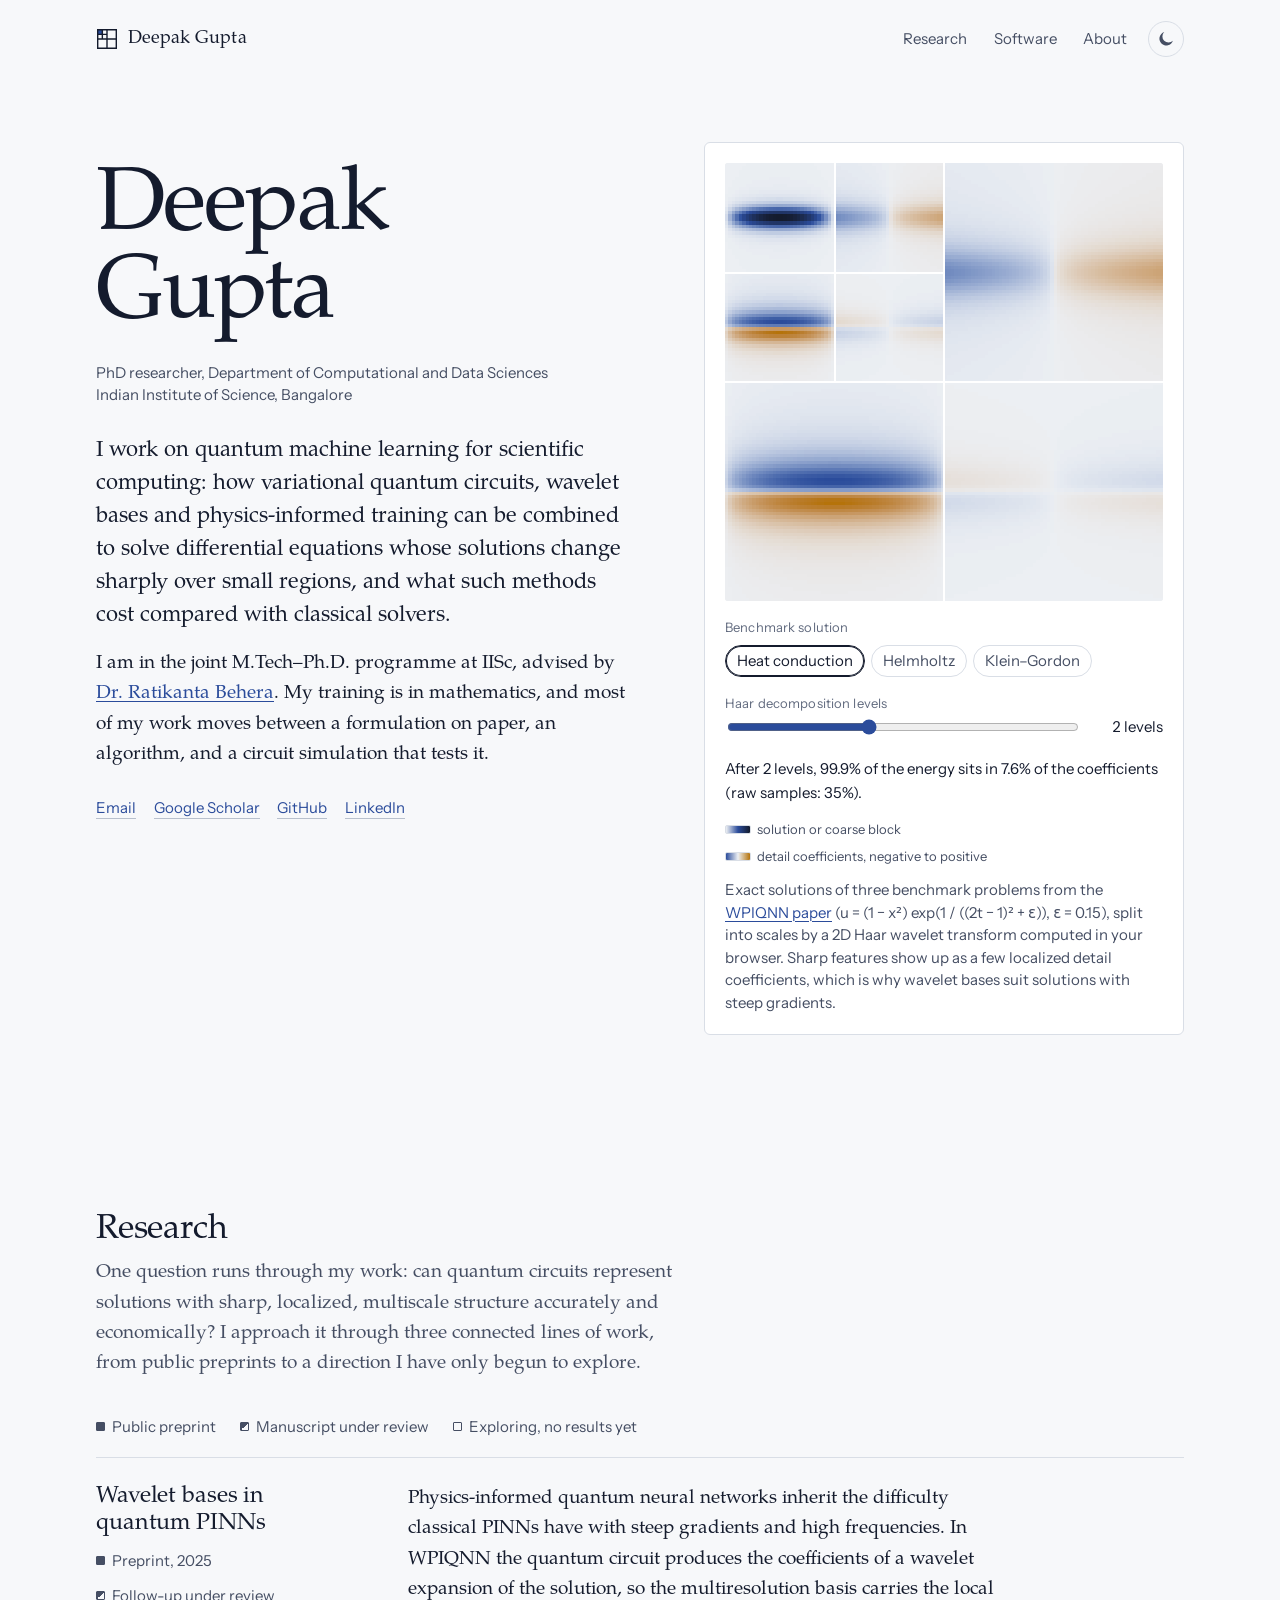
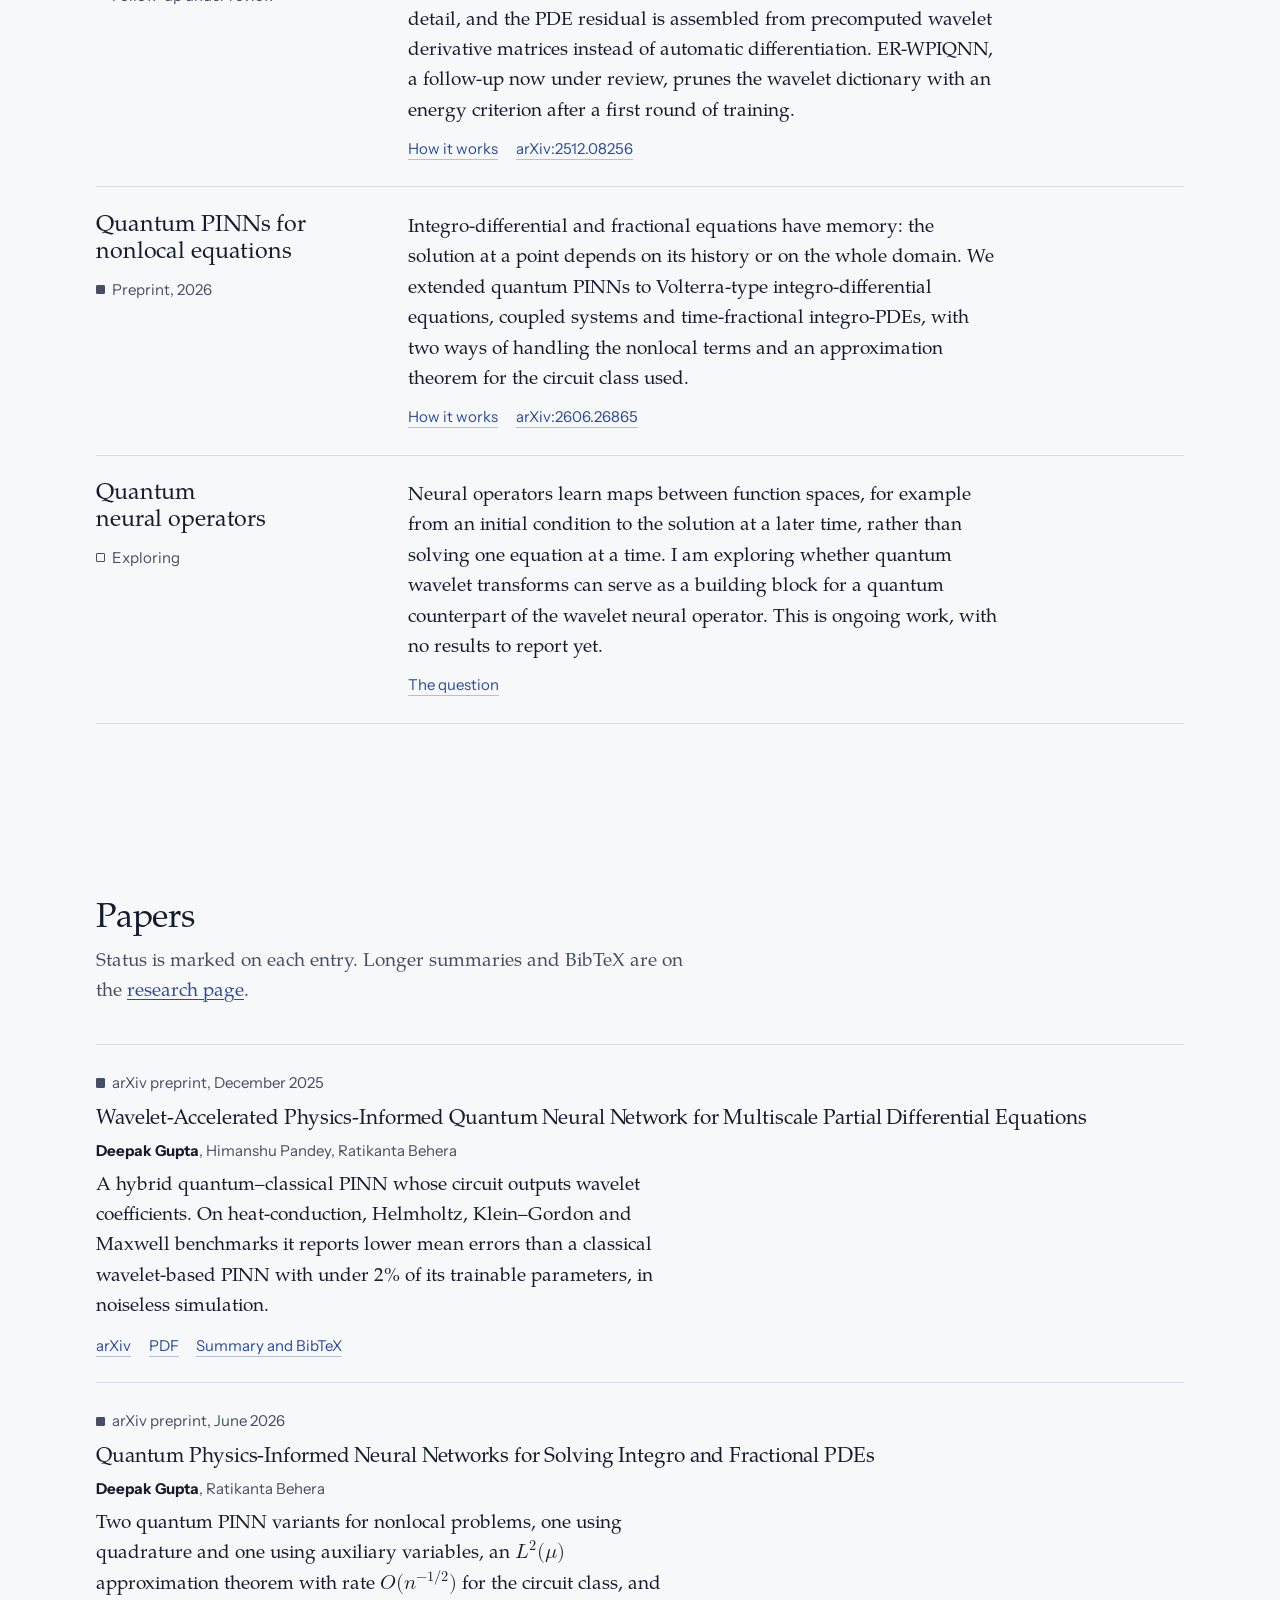
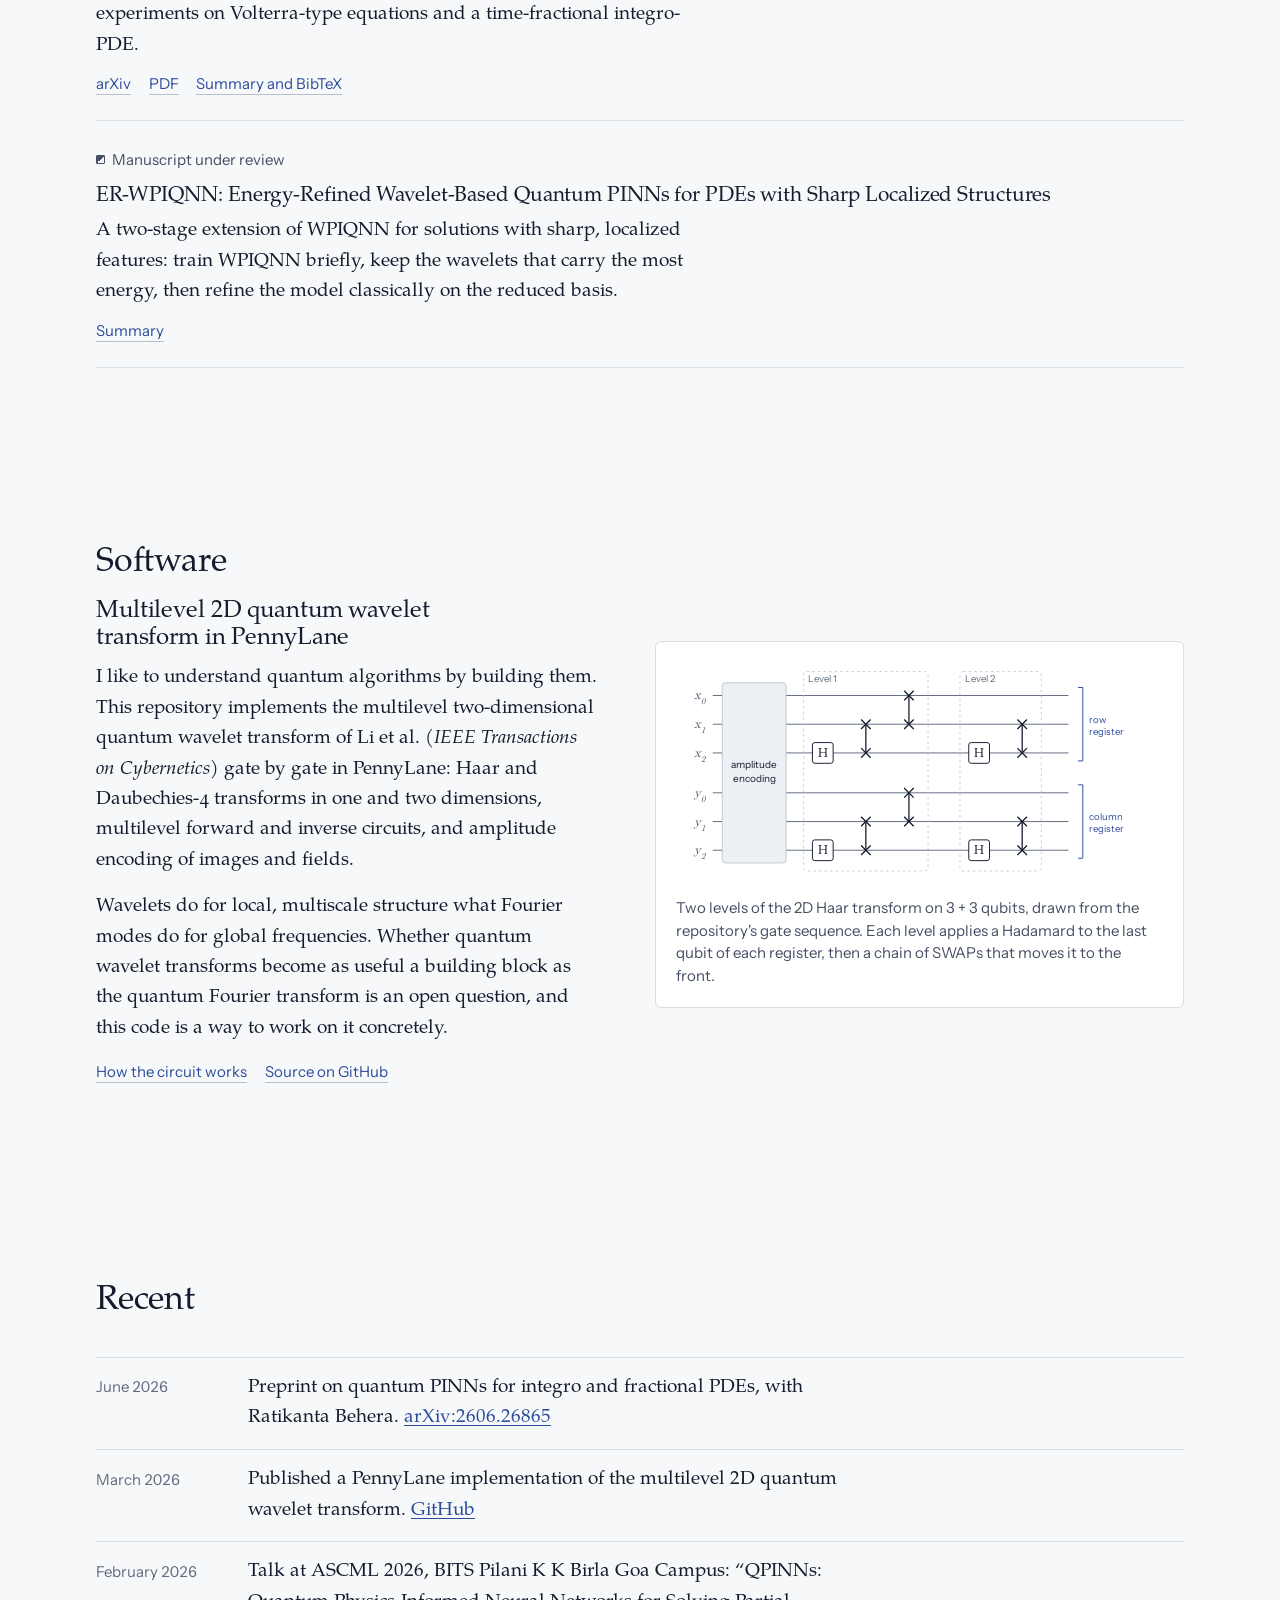
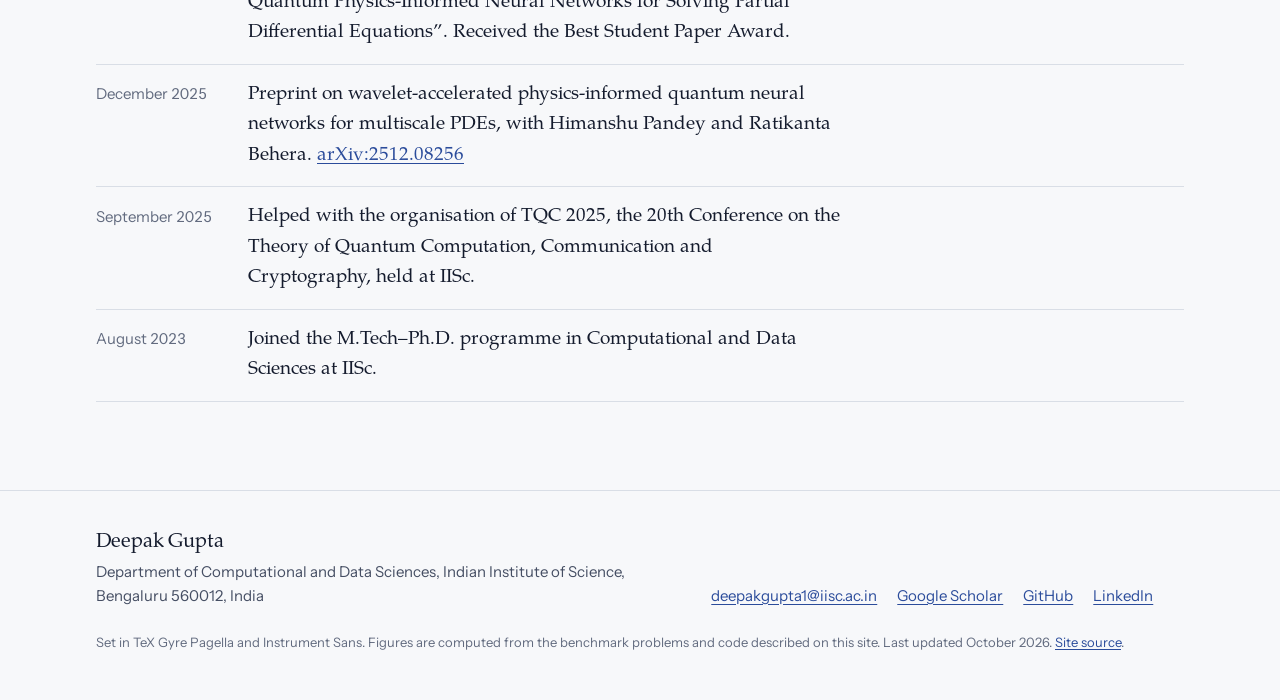
==== index.html @ bc8535a0 "New academic website" ====
<!doctype html>
<html lang="en">
<head>
<meta charset="utf-8">
<meta name="viewport" content="width=device-width, initial-scale=1">
<title>Deepak Gupta — quantum machine learning for scientific computing</title>
<meta name="description" content="Deepak Gupta is a PhD researcher at IISc Bangalore working on quantum machine learning for scientific computing: wavelet-based and physics-informed quantum neural networks for PDEs.">
<meta name="author" content="Deepak Gupta">
<link rel="canonical" href="https://deepakg-2511.github.io/">
<meta name="color-scheme" content="light dark">
<meta name="theme-color" content="#F7F8FA" media="(prefers-color-scheme: light)">
<meta name="theme-color" content="#0E1320" media="(prefers-color-scheme: dark)">
<meta property="og:type" content="website">
<meta property="og:site_name" content="Deepak Gupta">
<meta property="og:title" content="Deepak Gupta — quantum machine learning for scientific computing">
<meta property="og:description" content="Deepak Gupta is a PhD researcher at IISc Bangalore working on quantum machine learning for scientific computing: wavelet-based and physics-informed quantum neural networks for PDEs.">
<meta property="og:url" content="https://deepakg-2511.github.io/">
<meta property="og:image" content="https://deepakg-2511.github.io/assets/img/og-card.png">
<meta property="og:image:width" content="1200">
<meta property="og:image:height" content="630">
<meta property="og:image:alt" content="Deepak Gupta — quantum machine learning for scientific computing, with a multilevel wavelet decomposition of a PDE solution.">
<meta name="twitter:card" content="summary_large_image">
<link rel="icon" href="/favicon.svg" type="image/svg+xml">
<link rel="icon" href="/favicon-32.png" sizes="32x32" type="image/png">
<link rel="apple-touch-icon" href="/apple-touch-icon.png">
<link rel="preload" href="/assets/fonts/pagella-regular.woff" as="font" type="font/woff" crossorigin>
<link rel="preload" href="/assets/fonts/instrument-sans-regular.woff" as="font" type="font/woff" crossorigin>
<link rel="stylesheet" href="/assets/css/site.css">
<script>(function(){try{var t=localStorage.getItem("theme");if(t==="light"||t==="dark")document.documentElement.setAttribute("data-theme",t);}catch(e){}})();</script>
<script src="/assets/js/site.js" defer></script>
<script type="application/ld+json">{"@context": "https://schema.org", "@type": "Person", "name": "Deepak Gupta", "url": "https://deepakg-2511.github.io/", "jobTitle": "PhD researcher", "affiliation": {"@type": "CollegeOrUniversity", "name": "Indian Institute of Science, Bangalore", "department": {"@type": "Organization", "name": "Department of Computational and Data Sciences"}}, "alumniOf": [{"@type": "CollegeOrUniversity", "name": "Indian Institute of Technology Kharagpur"}, {"@type": "CollegeOrUniversity", "name": "University of Delhi"}], "email": "mailto:deepakgupta1@iisc.ac.in", "knowsAbout": ["Quantum machine learning", "Physics-informed neural networks", "Quantum wavelet transforms", "Partial differential equations", "Numerical analysis"], "sameAs": ["https://github.com/deepakg-2511", "https://scholar.google.com/citations?user=g9Zq-e4AAAAJ", "https://www.linkedin.com/in/deepakiisc"]}</script>
</head>
<body>
<a class="skip-link" href="#main">Skip to content</a>
<header class="site-header">
  <div class="wrap">
    <a class="brand" href="/" aria-current="page"><svg viewBox="0 0 22 22" aria-hidden="true" focusable="false"><rect class="q-a" x="1.7" y="1.7" width="4.65" height="4.65"/><path class="q-d" d="M1.7 1.7h18.6v18.6H1.7z M11 1.7v18.6 M1.7 11h18.6 M6.35 1.7v9.3 M1.7 6.35h9.3"/></svg><span>Deepak Gupta</span></a>
    <nav class="site-nav" aria-label="Main">
      <a href="/research/">Research</a>
      <a href="/software/">Software</a>
      <a href="/about/">About</a>
      <button class="theme-toggle" type="button" aria-label="Switch theme">
        <svg class="i-moon" viewBox="0 0 16 16" aria-hidden="true" focusable="false"><path fill="currentColor" d="M6.2 1.1a6.9 6.9 0 1 0 8.7 8.7A5.6 5.6 0 0 1 6.2 1.1z"/></svg>
        <svg class="i-sun" viewBox="0 0 16 16" aria-hidden="true" focusable="false"><circle cx="8" cy="8" r="3.2" fill="currentColor"/><path stroke="currentColor" stroke-width="1.4" stroke-linecap="round" d="M8 .9v1.8M8 13.3v1.8M.9 8h1.8M13.3 8h1.8M3 3l1.3 1.3M11.7 11.7 13 13M3 13l1.3-1.3M11.7 4.3 13 3"/></svg>
      </button>
    </nav>
  </div>
</header>
<main id="main">

  <section class="hero" aria-labelledby="hero-name">
    <div class="wrap hero-grid">
      <div class="hero-text">
        <h1 class="hero-name" id="hero-name">Deepak Gupta</h1>
        <p class="hero-role">
          <span>PhD researcher, Department of Computational and Data Sciences</span>
          <span>Indian Institute of Science, Bangalore</span>
        </p>
        <p class="lead">I work on quantum machine learning for scientific computing: how variational quantum circuits, wavelet bases and physics-informed training can be combined to solve differential equations whose solutions change sharply over small regions, and what such methods cost compared with classical solvers.</p>
        <p class="prose">I am in the joint M.Tech–Ph.D. programme at IISc, advised by <a href="https://cds.iisc.ac.in/faculty/ratikanta/">Dr. Ratikanta Behera</a>. My training is in mathematics, and most of my work moves between a formulation on paper, an algorithm, and a circuit simulation that tests it.</p>
        <ul class="links" aria-label="Contact and profiles">
          <li><a href="mailto:deepakgupta1@iisc.ac.in">Email</a></li>
          <li><a href="https://scholar.google.com/citations?user=g9Zq-e4AAAAJ">Google Scholar</a></li>
          <li><a href="https://github.com/deepakg-2511">GitHub</a></li>
          <li><a href="https://www.linkedin.com/in/deepakiisc">LinkedIn</a></li>
          <li hidden data-optional-file="/assets/cv/Deepak-Gupta-CV.pdf"><a href="/assets/cv/Deepak-Gupta-CV.pdf">CV (PDF)</a></li>
        </ul>
      </div>

      <div class="hero-fig">
        <figure class="msfig panel" data-msfig>
          <div class="canvas-wrap">
            <canvas role="img" aria-label="Benchmark solution field and its wavelet decomposition"></canvas>
            <span class="axis axis-y" aria-hidden="true">t</span>
            <span class="axis axis-x" aria-hidden="true">x</span>
          </div>
          <div class="controls">
            <fieldset>
              <legend>Benchmark solution</legend>
              <div class="seg">
                <input type="radio" name="ms-field" id="ms-heat" value="heat" checked><label for="ms-heat">Heat conduction</label>
                <input type="radio" name="ms-field" id="ms-helm" value="helmholtz"><label for="ms-helm">Helmholtz</label>
                <input type="radio" name="ms-field" id="ms-kg" value="klein"><label for="ms-kg">Klein–Gordon</label>
              </div>
            </fieldset>
            <div>
              <label class="ctl-label" for="ms-level">Haar decomposition levels</label>
              <div class="level-row">
                <input id="ms-level" type="range" min="0" max="5" step="1" value="3">
                <output for="ms-level">3 levels</output>
              </div>
            </div>
            <p class="readout" aria-live="polite"></p>
            <div class="ms-key" aria-hidden="true">
              <span><i class="k-field"></i>solution or coarse block</span>
              <span><i class="k-detail"></i>detail coefficients, negative to positive</span>
            </div>
          </div>
          <figcaption>Exact solutions of three benchmark problems from the <a href="/research/#wpiqnn">WPIQNN paper</a> (<span data-field-note>u = (1 − x²) exp(1 / ((2t − 1)² + ε)), ε = 0.15</span>), split into scales by a 2D Haar wavelet transform computed in your browser. Sharp features show up as a few localized detail coefficients, which is why wavelet bases suit solutions with steep gradients.</figcaption>
        </figure>
      </div>
    </div>
  </section>

  <section class="section" aria-labelledby="research-h">
    <div class="wrap">
      <div class="section-head">
        <h2 id="research-h">Research</h2>
        <p>One question runs through my work: can quantum circuits represent solutions with sharp, localized, multiscale structure accurately and economically? I approach it through three connected lines of work, from public preprints to a direction I have only begun to explore.</p>
      </div>
      <ul class="legend meta" aria-label="How status is marked">
        <li class="status status--preprint">Public preprint</li>
        <li class="status status--review">Manuscript under review</li>
        <li class="status status--exploring">Exploring, no results yet</li>
      </ul>
      <ul class="threads" style="margin-top:1.25rem">
        <li class="thread">
          <div class="thread-side">
            <h3>Wavelet bases in quantum PINNs</h3>
            <span class="status status--preprint">Preprint, 2025</span>
            <span class="status status--review">Follow-up under review</span>
          </div>
          <div>
            <p>Physics-informed quantum neural networks inherit the difficulty classical PINNs have with steep gradients and high frequencies. In WPIQNN the quantum circuit produces the coefficients of a wavelet expansion of the solution, so the multiresolution basis carries the local detail, and the PDE residual is assembled from precomputed wavelet derivative matrices instead of automatic differentiation. ER-WPIQNN, a follow-up now under review, prunes the wavelet dictionary with an energy criterion after a first round of training.</p>
            <ul class="links thread-links"><li><a href="/research/#wavelets">How it works</a></li><li><a href="https://arxiv.org/abs/2512.08256">arXiv:2512.08256</a></li></ul>
          </div>
        </li>
        <li class="thread">
          <div class="thread-side">
            <h3>Quantum PINNs for nonlocal equations</h3>
            <span class="status status--preprint">Preprint, 2026</span>
          </div>
          <div>
            <p>Integro-differential and fractional equations have memory: the solution at a point depends on its history or on the whole domain. We extended quantum PINNs to Volterra-type integro-differential equations, coupled systems and time-fractional integro-PDEs, with two ways of handling the nonlocal terms and an approximation theorem for the circuit class used.</p>
            <ul class="links thread-links"><li><a href="/research/#nonlocal">How it works</a></li><li><a href="https://arxiv.org/abs/2606.26865">arXiv:2606.26865</a></li></ul>
          </div>
        </li>
        <li class="thread">
          <div class="thread-side">
            <h3>Quantum neural operators</h3>
            <span class="status status--exploring">Exploring</span>
          </div>
          <div>
            <p>Neural operators learn maps between function spaces, for example from an initial condition to the solution at a later time, rather than solving one equation at a time. I am exploring whether quantum wavelet transforms can serve as a building block for a quantum counterpart of the wavelet neural operator. This is ongoing work, with no results to report yet.</p>
            <ul class="links thread-links"><li><a href="/research/#operators">The question</a></li></ul>
          </div>
        </li>
      </ul>
    </div>
  </section>

  <section class="section" aria-labelledby="papers-h">
    <div class="wrap">
      <div class="section-head">
        <h2 id="papers-h">Papers</h2>
        <p>Status is marked on each entry. Longer summaries and BibTeX are on the <a href="/research/">research page</a>.</p>
      </div>
      <ol class="pubs">
        <li class="pub">
          <span class="status status--preprint">arXiv preprint, December 2025</span>
          <h3 class="pub-title"><a href="https://arxiv.org/abs/2512.08256">Wavelet-Accelerated Physics-Informed Quantum Neural Network for Multiscale Partial Differential Equations</a></h3>
          <p class="pub-authors"><span class="me">Deepak Gupta</span>, Himanshu Pandey, Ratikanta Behera</p>
          <p class="pub-summary">A hybrid quantum–classical PINN whose circuit outputs wavelet coefficients. On heat-conduction, Helmholtz, Klein–Gordon and Maxwell benchmarks it reports lower mean errors than a classical wavelet-based PINN with under 2% of its trainable parameters, in noiseless simulation.</p>
          <ul class="links"><li><a href="https://arxiv.org/abs/2512.08256">arXiv</a></li><li><a href="https://arxiv.org/pdf/2512.08256">PDF</a></li><li><a href="/research/#wpiqnn">Summary and BibTeX</a></li></ul>
        </li>
        <li class="pub">
          <span class="status status--preprint">arXiv preprint, June 2026</span>
          <h3 class="pub-title"><a href="https://arxiv.org/abs/2606.26865">Quantum Physics-Informed Neural Networks for Solving Integro and Fractional PDEs</a></h3>
          <p class="pub-authors"><span class="me">Deepak Gupta</span>, Ratikanta Behera</p>
          <p class="pub-summary">Two quantum PINN variants for nonlocal problems, one using quadrature and one using auxiliary variables, an <math><msup><mi>L</mi><mn>2</mn></msup><mo stretchy="false">(</mo><mi>μ</mi><mo stretchy="false">)</mo></math> approximation theorem with rate <math><mi>O</mi><mo stretchy="false">(</mo><msup><mi>n</mi><mrow><mo>−</mo><mn>1</mn><mo lspace="0" rspace="0">/</mo><mn>2</mn></mrow></msup><mo stretchy="false">)</mo></math> for the circuit class, and experiments on Volterra-type equations and a time-fractional integro-PDE.</p>
          <ul class="links"><li><a href="https://arxiv.org/abs/2606.26865">arXiv</a></li><li><a href="https://arxiv.org/pdf/2606.26865">PDF</a></li><li><a href="/research/#qpinn-nonlocal">Summary and BibTeX</a></li></ul>
        </li>
        <li class="pub">
          <span class="status status--review">Manuscript under review</span>
          <h3 class="pub-title">ER-WPIQNN: Energy-Refined Wavelet-Based Quantum PINNs for PDEs with Sharp Localized Structures</h3>
          <p class="pub-summary">A two-stage extension of WPIQNN for solutions with sharp, localized features: train WPIQNN briefly, keep the wavelets that carry the most energy, then refine the model classically on the reduced basis.</p>
          <ul class="links"><li><a href="/research/#er-wpiqnn">Summary</a></li></ul>
        </li>
      </ol>
    </div>
  </section>

  <section class="section" aria-labelledby="software-h">
    <div class="wrap feature">
      <div class="prose">
        <h2 id="software-h">Software</h2>
        <h3 style="margin-top:0">Multilevel 2D quantum wavelet transform in PennyLane</h3>
        <p>I like to understand quantum algorithms by building them. This repository implements the multilevel two-dimensional quantum wavelet transform of Li et al. (<i>IEEE Transactions on Cybernetics</i>) gate by gate in PennyLane: Haar and Daubechies-4 transforms in one and two dimensions, multilevel forward and inverse circuits, and amplitude encoding of images and fields.</p>
        <p>Wavelets do for local, multiscale structure what Fourier modes do for global frequencies. Whether quantum wavelet transforms become as useful a building block as the quantum Fourier transform is an open question, and this code is a way to work on it concretely.</p>
        <ul class="links"><li><a href="/software/">How the circuit works</a></li><li><a href="https://github.com/deepakg-2511/multilevel-2D-QWT-pennylane">Source on GitHub</a></li></ul>
      </div>
      <figure class="panel circuit" style="margin:0">
        <div class="circuit-scroll"><svg viewBox="0 0 610 280" role="img" aria-labelledby="qwt-c-title qwt-c-desc" xmlns="http://www.w3.org/2000/svg">
<title id="qwt-c-title">Circuit for two levels of the 2D Haar quantum wavelet transform on 3 + 3 qubits</title>
<desc id="qwt-c-desc">Six wires, x0 to x2 for the row index and y0 to y2 for the column index, start from an amplitude-encoded state. Level 1 applies a Hadamard gate to x2 and y2, then SWAP gates x1–x2 and x0–x1 on the row register and y1–y2 and y0–y1 on the column register. Level 2 repeats the pattern on x1, x2 and y1, y2: a Hadamard on x2 and y2, then SWAPs x1–x2 and y1–y2.</desc>
<line class="wire" x1="46" y1="42" x2="492" y2="42"/>
<text class="wl" x="36" y="47" text-anchor="end">x<tspan baseline-shift="sub" font-size="11">0</tspan></text>
<line class="wire" x1="46" y1="78" x2="492" y2="78"/>
<text class="wl" x="36" y="83" text-anchor="end">x<tspan baseline-shift="sub" font-size="11">1</tspan></text>
<line class="wire" x1="46" y1="114" x2="492" y2="114"/>
<text class="wl" x="36" y="119" text-anchor="end">x<tspan baseline-shift="sub" font-size="11">2</tspan></text>
<line class="wire" x1="46" y1="164" x2="492" y2="164"/>
<text class="wl" x="36" y="169" text-anchor="end">y<tspan baseline-shift="sub" font-size="11">0</tspan></text>
<line class="wire" x1="46" y1="200" x2="492" y2="200"/>
<text class="wl" x="36" y="205" text-anchor="end">y<tspan baseline-shift="sub" font-size="11">1</tspan></text>
<line class="wire" x1="46" y1="236" x2="492" y2="236"/>
<text class="wl" x="36" y="241" text-anchor="end">y<tspan baseline-shift="sub" font-size="11">2</tspan></text>
<rect class="enc" x="58" y="26" width="80" height="226" rx="4"/>
<text class="enc-t" x="98.0" y="133.0" text-anchor="middle">amplitude</text>
<text class="enc-t" x="98.0" y="150.0" text-anchor="middle">encoding</text>
<rect class="stage" x="160" y="12" width="156" height="250" rx="4"/>
<text class="stage-t" x="166" y="25">Level 1</text>
<rect class="stage" x="356" y="12" width="102" height="250" rx="4"/>
<text class="stage-t" x="362" y="25">Level 2</text>
<rect class="gate" x="171" y="101" width="26" height="26" rx="3"/>
<text class="gate-t" x="184" y="119" text-anchor="middle">H</text>
<rect class="gate" x="171" y="223" width="26" height="26" rx="3"/>
<text class="gate-t" x="184" y="241" text-anchor="middle">H</text>
<line class="swap" x1="238" y1="78" x2="238" y2="114"/>
<path class="swap" d="M232 72 L244 84 M244 72 L232 84"/>
<path class="swap" d="M232 108 L244 120 M244 108 L232 120"/>
<line class="swap" x1="238" y1="200" x2="238" y2="236"/>
<path class="swap" d="M232 194 L244 206 M244 194 L232 206"/>
<path class="swap" d="M232 230 L244 242 M244 230 L232 242"/>
<line class="swap" x1="292" y1="42" x2="292" y2="78"/>
<path class="swap" d="M286 36 L298 48 M298 36 L286 48"/>
<path class="swap" d="M286 72 L298 84 M298 72 L286 84"/>
<line class="swap" x1="292" y1="164" x2="292" y2="200"/>
<path class="swap" d="M286 158 L298 170 M298 158 L286 170"/>
<path class="swap" d="M286 194 L298 206 M298 194 L286 206"/>
<rect class="gate" x="367" y="101" width="26" height="26" rx="3"/>
<text class="gate-t" x="380" y="119" text-anchor="middle">H</text>
<rect class="gate" x="367" y="223" width="26" height="26" rx="3"/>
<text class="gate-t" x="380" y="241" text-anchor="middle">H</text>
<line class="swap" x1="434" y1="78" x2="434" y2="114"/>
<path class="swap" d="M428 72 L440 84 M440 72 L428 84"/>
<path class="swap" d="M428 108 L440 120 M440 108 L428 120"/>
<line class="swap" x1="434" y1="200" x2="434" y2="236"/>
<path class="swap" d="M428 194 L440 206 M440 194 L428 206"/>
<path class="swap" d="M428 230 L440 242 M440 230 L428 242"/>
<path class="grp" d="M504 32 h6 V124 h-6"/>
<text class="grp-t" x="518" y="76.0">row</text>
<text class="grp-t" x="518" y="91.0">register</text>
<path class="grp" d="M504 154 h6 V246 h-6"/>
<text class="grp-t" x="518" y="198.0">column</text>
<text class="grp-t" x="518" y="213.0">register</text>
</svg></div>
        <figcaption>Two levels of the 2D Haar transform on 3 + 3 qubits, drawn from the repository's gate sequence. Each level applies a Hadamard to the last qubit of each register, then a chain of SWAPs that moves it to the front.</figcaption>
      </figure>
    </div>
  </section>

  <section class="section" aria-labelledby="recent-h">
    <div class="wrap">
      <div class="section-head">
        <h2 id="recent-h">Recent</h2>
      </div>
      <dl class="log">
        <div><dt>June 2026</dt><dd>Preprint on quantum PINNs for integro and fractional PDEs, with Ratikanta Behera. <a href="https://arxiv.org/abs/2606.26865">arXiv:2606.26865</a></dd></div>
        <div><dt>March 2026</dt><dd>Published a PennyLane implementation of the multilevel 2D quantum wavelet transform. <a href="https://github.com/deepakg-2511/multilevel-2D-QWT-pennylane">GitHub</a></dd></div>
        <div><dt>February 2026</dt><dd>Talk at ASCML 2026, BITS Pilani K K Birla Goa Campus: “QPINNs: Quantum Physics-Informed Neural Networks for Solving Partial Differential Equations”. Received the Best Student Paper Award.</dd></div>
        <div><dt>December 2025</dt><dd>Preprint on wavelet-accelerated physics-informed quantum neural networks for multiscale PDEs, with Himanshu Pandey and Ratikanta Behera. <a href="https://arxiv.org/abs/2512.08256">arXiv:2512.08256</a></dd></div>
        <div><dt>September 2025</dt><dd>Helped with the organisation of TQC 2025, the 20th Conference on the Theory of Quantum Computation, Communication and Cryptography, held at IISc.</dd></div>
        <div><dt>August 2023</dt><dd>Joined the M.Tech–Ph.D. programme in Computational and Data Sciences at IISc.</dd></div>
      </dl>
    </div>
  </section>

</main>
<script src="/assets/js/multiscale.js" defer></script>

<footer class="site-footer">
  <div class="wrap">
    <div>
      <h2>Deepak Gupta</h2>
      <p>Department of Computational and Data Sciences, Indian Institute of Science, Bengaluru 560012, India</p>
    </div>
    <ul aria-label="Contact and profiles">
      <li><a href="mailto:deepakgupta1@iisc.ac.in">deepakgupta1@iisc.ac.in</a></li>
      <li><a href="https://scholar.google.com/citations?user=g9Zq-e4AAAAJ">Google Scholar</a></li>
      <li><a href="https://github.com/deepakg-2511">GitHub</a></li>
      <li><a href="https://www.linkedin.com/in/deepakiisc">LinkedIn</a></li>
    </ul>
    <p class="colophon">Set in TeX Gyre Pagella and Instrument Sans. Figures are computed from the benchmark problems and code described on this site. Last updated October 2026. <a href="https://github.com/deepakg-2511/deepakg-2511.github.io">Site source</a>.</p>
  </div>
</footer>
</body>
</html>
---- assets/css/site.css ----
/* ==========================================================================
   deepakg-2511.github.io — site stylesheet
   One file, no build step. Sections:
   1. Fonts   2. Tokens (light/dark)   3. Base   4. Layout & header
   5. Typography   6. Components   7. Figures & diagrams   8. Page-specific
   9. Utilities, print, motion
   ========================================================================== */

/* 1. Fonts — self-hosted, subset WOFF (licences in /assets/fonts) ---------- */
@font-face { font-family: "Pagella"; src: url("/assets/fonts/pagella-regular.woff") format("woff"); font-weight: 400; font-style: normal; font-display: swap; }
@font-face { font-family: "Pagella"; src: url("/assets/fonts/pagella-italic.woff") format("woff"); font-weight: 400; font-style: italic; font-display: swap; }
@font-face { font-family: "Pagella"; src: url("/assets/fonts/pagella-bold.woff") format("woff"); font-weight: 700; font-style: normal; font-display: swap; }
@font-face { font-family: "Instrument Sans"; src: url("/assets/fonts/instrument-sans-regular.woff") format("woff"); font-weight: 400; font-style: normal; font-display: swap; }
@font-face { font-family: "Instrument Sans"; src: url("/assets/fonts/instrument-sans-italic.woff") format("woff"); font-weight: 400; font-style: italic; font-display: swap; }
@font-face { font-family: "Instrument Sans"; src: url("/assets/fonts/instrument-sans-bold.woff") format("woff"); font-weight: 600 700; font-style: normal; font-display: swap; }
@font-face { font-family: "Latin Modern Math"; src: url("/assets/fonts/latinmodern-math.woff") format("woff"); font-display: swap; }

/* 2. Tokens --------------------------------------------------------------- */
:root {
  color-scheme: light;
  --paper: #F7F8FA;
  --surface: #FFFFFF;
  --ink: #141B2D;
  --ink-2: #454E63;
  --ink-3: #626B7F;
  --rule: #D9DEE6;
  --rule-strong: #B8C0CD;
  --link: #2B4C9B;
  --link-hover: #1B336F;
  --focus: #B5730A;
  /* data colours: the two signs of a wavelet coefficient */
  --neg: #2B4C9B;
  --pos: #B5730A;
  --mid: #ECEFF3;
  --seq-end: #141B2D;
  --mark: rgba(181, 115, 10, .14);

  --serif: "Pagella", "TeX Gyre Pagella", "Palatino Linotype", Palatino, "Book Antiqua", Georgia, serif;
  --sans: "Instrument Sans", system-ui, -apple-system, "Segoe UI", Roboto, "Helvetica Neue", Arial, sans-serif;
  --mono: ui-monospace, SFMono-Regular, Menlo, Consolas, "Liberation Mono", monospace;
  --math: "Latin Modern Math", "STIX Two Math", "Cambria Math", math;

  /* type scale (base 19px, roughly a 1.2 ratio) */
  --fs-xs: .8125rem;   /* 13 */
  --fs-s: .9375rem;    /* 15 */
  --fs-base: 1.1875rem;/* 19 */
  --fs-lead: 1.375rem; /* 22 */
  --fs-h3: 1.5rem;     /* 24 */
  --fs-h2: 2.125rem;   /* 34 */
  --fs-h1: clamp(2.5rem, 5.2vw, 3.5rem);
  --fs-display: clamp(3.1rem, 7.4vw, 5.6rem);

  --measure: 37rem;
  --wrap: 74rem;
  --gutter: clamp(1rem, 4vw, 3rem);
  --radius: 6px;
}

@media (prefers-color-scheme: dark) {
  :root:not([data-theme="light"]) {
    color-scheme: dark;
    --paper: #0E1320;
    --surface: #151C2C;
    --ink: #E6EAF2;
    --ink-2: #B4BCCC;
    --ink-3: #8F98AC;
    --rule: #263046;
    --rule-strong: #3A4560;
    --link: #A3B7F4;
    --link-hover: #C9D5FA;
    --focus: #E2A33B;
    --neg: #6F8FE6;
    --pos: #BC801E;
    --mid: #1B2336;
    --seq-end: #E6EAF2;
    --mark: rgba(226, 163, 59, .16);
  }
}
:root[data-theme="dark"] {
  color-scheme: dark;
  --paper: #0E1320;
  --surface: #151C2C;
  --ink: #E6EAF2;
  --ink-2: #B4BCCC;
  --ink-3: #8F98AC;
  --rule: #263046;
  --rule-strong: #3A4560;
  --link: #A3B7F4;
  --link-hover: #C9D5FA;
  --focus: #E2A33B;
  --neg: #6F8FE6;
  --pos: #BC801E;
  --mid: #1B2336;
  --seq-end: #E6EAF2;
  --mark: rgba(226, 163, 59, .16);
}

/* 3. Base ----------------------------------------------------------------- */
*, *::before, *::after { box-sizing: border-box; }
html { -webkit-text-size-adjust: 100%; text-size-adjust: 100%; scroll-padding-top: 1.5rem; }
body {
  margin: 0;
  background: var(--paper);
  color: var(--ink);
  font-family: var(--serif);
  font-size: var(--fs-base);
  line-height: 1.6;
  font-kerning: normal;
  text-rendering: optimizeLegibility;
  -webkit-font-smoothing: antialiased;
}
img, svg, canvas { display: block; max-width: 100%; }
img { height: auto; }
a { color: var(--link); text-decoration-thickness: 1px; text-underline-offset: .18em; }
a:hover { color: var(--link-hover); text-decoration-thickness: 2px; }
:focus-visible { outline: 2px solid var(--focus); outline-offset: 3px; border-radius: 2px; }
::selection { background: var(--mark); }
hr { border: 0; border-top: 1px solid var(--rule); margin: 3rem 0; }
math { font-family: var(--math); font-size: 1.08em; }
math[display="block"] { margin: 1.25rem 0; font-size: 1.15em; overflow-x: auto; overflow-y: hidden; padding: .25rem 0; }
abbr[title] { text-decoration: none; }
code, kbd, pre { font-family: var(--mono); font-size: .82em; }
:not(pre) > code { background: var(--mid); padding: .08em .3em; border-radius: 3px; }

.skip-link {
  position: absolute; left: .75rem; top: -3rem; z-index: 10;
  background: var(--ink); color: var(--paper); padding: .5rem .8rem; border-radius: var(--radius);
  font-family: var(--sans); font-size: var(--fs-s);
}
.skip-link:focus { top: .75rem; color: var(--paper); }

/* 4. Layout & header ------------------------------------------------------ */
.wrap { max-width: var(--wrap); margin-inline: auto; padding-inline: var(--gutter); }

.site-header { padding-block: 1.25rem; }
.site-header .wrap { display: flex; align-items: center; justify-content: space-between; gap: .75rem 1.5rem; flex-wrap: wrap; }
.brand { display: inline-flex; align-items: center; gap: .6rem; color: var(--ink); text-decoration: none; font-size: 1.125rem; letter-spacing: .005em; }
.brand:hover { color: var(--ink); text-decoration: none; }
.brand svg { width: 22px; height: 22px; flex: none; }
.brand svg .q-a { fill: var(--neg); }
.brand svg .q-d { fill: none; stroke: var(--ink); stroke-width: 1.4; }
.site-nav { display: flex; align-items: center; gap: .25rem; font-family: var(--sans); font-size: var(--fs-s); }
.site-nav a { color: var(--ink-2); text-decoration: none; padding: .45rem .7rem; border-radius: var(--radius); }
.site-nav a:hover { color: var(--ink); background: var(--mid); }
.site-nav a[aria-current="page"] { color: var(--ink); box-shadow: inset 0 -2px 0 var(--neg); border-radius: 0; }
.theme-toggle {
  margin-left: .35rem; width: 2.25rem; height: 2.25rem; display: inline-grid; place-items: center;
  border: 1px solid var(--rule); border-radius: 50%; background: transparent; color: var(--ink-2); cursor: pointer;
}
.theme-toggle:hover { color: var(--ink); border-color: var(--rule-strong); }
.theme-toggle svg { width: 16px; height: 16px; }
.theme-toggle .i-sun { display: none; }
:root[data-theme="dark"] .theme-toggle .i-sun { display: block; }
:root[data-theme="dark"] .theme-toggle .i-moon { display: none; }
@media (prefers-color-scheme: dark) {
  :root:not([data-theme="light"]) .theme-toggle .i-sun { display: block; }
  :root:not([data-theme="light"]) .theme-toggle .i-moon { display: none; }
}

main { display: block; }
.section { padding-block: clamp(3rem, 7vw, 5.5rem); }
.section-head { max-width: var(--measure); margin-bottom: 2.25rem; }
.section-head h2 { margin: 0 0 .5rem; }
.section-head p { margin: 0; color: var(--ink-2); }

.site-footer { border-top: 1px solid var(--rule); padding-block: 2.5rem 3rem; font-family: var(--sans); font-size: var(--fs-s); color: var(--ink-2); }
.site-footer .wrap { display: grid; gap: 1.5rem 3rem; grid-template-columns: 1fr; }
.site-footer h2 { font-family: var(--serif); font-size: 1.25rem; font-weight: 400; color: var(--ink); margin: 0 0 .35rem; }
.site-footer ul { list-style: none; margin: 0; padding: 0; display: flex; flex-wrap: wrap; gap: .4rem 1.25rem; }
.site-footer p { margin: 0; }
.site-footer .colophon { color: var(--ink-3); font-size: var(--fs-xs); }
@media (min-width: 52rem) {
  .site-footer .wrap { grid-template-columns: 1.2fr 1fr; align-items: end; }
  .site-footer .colophon { grid-column: 1 / -1; }
}

/* 5. Typography ----------------------------------------------------------- */
h1, h2, h3, h4 { font-family: var(--serif); font-weight: 400; line-height: 1.15; letter-spacing: -.005em; color: var(--ink); text-wrap: balance; }
h1 { font-size: var(--fs-h1); margin: 0 0 1rem; letter-spacing: -.012em; }
h2 { font-size: var(--fs-h2); margin: 0 0 1rem; }
h3 { font-size: var(--fs-h3); margin: 2.25rem 0 .6rem; }
h4 { font-family: var(--sans); font-size: var(--fs-s); font-weight: 600; letter-spacing: .01em; margin: 1.75rem 0 .4rem; color: var(--ink); }
p { margin: 0 0 1rem; }
.prose { max-width: var(--measure); }
.prose p, .prose li { font-variant-numeric: oldstyle-nums proportional-nums; hyphens: auto; -webkit-hyphens: auto; }
.prose ul, .prose ol { padding-left: 1.2rem; margin: 0 0 1rem; }
.prose ul.links, .prose ul.legend { padding-left: 0; }
.prose li { margin-bottom: .35rem; }
.prose li::marker { color: var(--ink-3); }
.lead { font-size: var(--fs-lead); line-height: 1.5; color: var(--ink); }
.muted { color: var(--ink-2); }
.meta { font-family: var(--sans); font-size: var(--fs-s); color: var(--ink-2); line-height: 1.45; font-variant-numeric: lining-nums tabular-nums; }
.small { font-size: var(--fs-s); }
.me { font-weight: 700; color: var(--ink); }
.nowrap { white-space: nowrap; }

/* 6. Components ----------------------------------------------------------- */

/* Status marks: filled = public preprint, half = under review, outline = exploring */
.status { display: inline-flex; align-items: center; gap: .45em; font-family: var(--sans); font-size: var(--fs-s); color: var(--ink-2); }
.status::before {
  content: ""; width: .62em; height: .62em; flex: none;
  border: 1.5px solid currentColor; border-radius: 1px;
}
.status--preprint::before { background: currentColor; }
.status--review::before { background: linear-gradient(135deg, currentColor 0 50%, transparent 50% 100%); }
.status--exploring::before { background: transparent; }
.status--published::before { background: currentColor; box-shadow: 0 0 0 2px var(--paper), 0 0 0 3.5px currentColor; }

.legend { display: flex; flex-wrap: wrap; gap: .5rem 1.5rem; margin: 0; padding: 0; list-style: none; }

/* Link rows */
.links { display: flex; flex-wrap: wrap; gap: .5rem 1.1rem; margin: 0; padding: 0; list-style: none; font-family: var(--sans); font-size: var(--fs-s); }
.links a { text-decoration: none; border-bottom: 1px solid var(--rule-strong); padding-bottom: 1px; }
.links a:hover { border-bottom-color: currentColor; }

.button {
  display: inline-flex; align-items: center; gap: .5rem; font-family: var(--sans); font-size: var(--fs-s); font-weight: 600;
  padding: .6rem 1rem; border-radius: var(--radius); border: 1px solid var(--ink); background: var(--ink); color: var(--paper);
  text-decoration: none; cursor: pointer;
}
.button:hover { background: var(--link-hover); border-color: var(--link-hover); color: var(--paper); text-decoration: none; }
.button--quiet { background: transparent; color: var(--ink); border-color: var(--rule-strong); font-weight: 400; }
.button--quiet:hover { background: var(--mid); color: var(--ink); border-color: var(--rule-strong); }

/* Research threads (home) */
.threads { list-style: none; margin: 0; padding: 0; border-top: 1px solid var(--rule); }
.thread { display: grid; grid-template-columns: minmax(0, 1fr); gap: .5rem 2.5rem; padding-block: 1.6rem; border-bottom: 1px solid var(--rule); }
.thread h3 { margin: 0; font-size: 1.45rem; }
.thread p { margin: 0; max-width: var(--measure); }
.thread .status { margin-top: .2rem; }
.thread .thread-links { margin-top: .6rem; }
@media (min-width: 56rem) {
  .thread { grid-template-columns: 17rem minmax(0, 1fr); }
  .thread-side { display: flex; flex-direction: column; gap: .5rem; }
}

/* Publication entries */
.pubs { list-style: none; margin: 0; padding: 0; }
.pub { padding-block: 1.5rem; border-top: 1px solid var(--rule); }
.pub:last-child { border-bottom: 1px solid var(--rule); }
.pub-title { font-size: 1.3rem; line-height: 1.3; margin: .45rem 0 .35rem; font-weight: 400; }
.pub-title a { color: var(--ink); text-decoration: none; }
.pub-title a:hover { color: var(--link); text-decoration: underline; text-decoration-thickness: 1px; }
.pub-authors { font-family: var(--sans); font-size: var(--fs-s); color: var(--ink-2); margin: 0 0 .5rem; }
.pub-authors .me { font-weight: 600; }
.pub-venue { font-style: italic; }
.pub p.pub-summary { max-width: var(--measure); margin: .4rem 0 .7rem; }
.pub .links { margin-top: .4rem; }

details.bib { margin-top: .75rem; font-family: var(--sans); font-size: var(--fs-s); }
details.bib summary { cursor: pointer; color: var(--link); width: max-content; list-style: none; border-bottom: 1px solid var(--rule-strong); }
details.bib summary::-webkit-details-marker { display: none; }
details.bib summary:hover { border-bottom-color: currentColor; }
details.bib[open] summary { margin-bottom: .6rem; }
.bib-box { position: relative; background: var(--surface); border: 1px solid var(--rule); border-radius: var(--radius); }
.bib-box pre { margin: 0; padding: 1rem 1.1rem; overflow-x: auto; line-height: 1.5; color: var(--ink); white-space: pre; }
.copy-btn {
  position: absolute; top: .5rem; right: .5rem; font-family: var(--sans); font-size: var(--fs-xs);
  border: 1px solid var(--rule-strong); background: var(--surface); color: var(--ink-2); border-radius: 4px; padding: .25rem .55rem; cursor: pointer;
}
.copy-btn:hover { color: var(--ink); border-color: var(--ink-3); }

/* Dated log */
.log { margin: 0; padding: 0; display: grid; grid-template-columns: 1fr; border-top: 1px solid var(--rule); }
.log > div { display: grid; grid-template-columns: 6.5rem minmax(0, 1fr); gap: 1rem; padding-block: .95rem; border-bottom: 1px solid var(--rule); }
.log dt { font-family: var(--sans); font-size: var(--fs-s); color: var(--ink-3); font-variant-numeric: tabular-nums lining-nums; padding-top: .15rem; }
.log dd { margin: 0; max-width: var(--measure); }
@media (min-width: 40rem) { .log > div { grid-template-columns: 8.5rem minmax(0, 1fr); } }

/* Definition-style records (education, honours) */
.records { margin: 0; padding: 0; border-top: 1px solid var(--rule); }
.records > div { display: grid; gap: .15rem 1.75rem; padding-block: 1rem; border-bottom: 1px solid var(--rule); }
.records dt { font-family: var(--sans); font-size: var(--fs-s); color: var(--ink-3); font-variant-numeric: tabular-nums lining-nums; padding-top: .2rem; }
.records dd { margin: 0; }
.records .what { display: block; }
.records .where { display: block; color: var(--ink-2); font-size: var(--fs-s); font-family: var(--sans); margin-top: .15rem; }
@media (min-width: 40rem) { .records > div { grid-template-columns: 9rem minmax(0, 1fr); } }

/* Callout for methodological notes */
.note {
  max-width: var(--measure); border-left: 3px solid var(--pos); background: var(--surface);
  padding: 1rem 1.25rem; border-radius: 0 var(--radius) var(--radius) 0; margin: 1.75rem 0;
}
.note h3, .note h4 { margin-top: 0; }
.note p:last-child { margin-bottom: 0; }

/* 7. Figures & diagrams --------------------------------------------------- */
figure { margin: 2rem 0; }
figcaption { font-family: var(--sans); font-size: var(--fs-s); color: var(--ink-2); line-height: 1.5; margin-top: .75rem; max-width: 40rem; }
figcaption b { color: var(--ink); font-weight: 600; }
.panel { background: var(--surface); border: 1px solid var(--rule); border-radius: var(--radius); padding: clamp(.85rem, 2vw, 1.25rem); }

/* Multiscale figure (hero) */
.msfig { margin: 0; }
.msfig .canvas-wrap { position: relative; aspect-ratio: 1 / 1; width: 100%; background: var(--mid); border-radius: 3px; overflow: hidden; }
.msfig canvas { width: 100%; height: 100%; }
.msfig .axis { position: absolute; font-family: var(--math); font-style: italic; font-size: .95rem; color: var(--ink-2); pointer-events: none; }
.msfig .axis-x { right: .45rem; bottom: .2rem; }
.msfig .axis-y { left: .45rem; top: .15rem; }
.msfig .controls { display: grid; gap: .9rem; margin-top: 1rem; font-family: var(--sans); font-size: var(--fs-s); }
.msfig fieldset { border: 0; margin: 0; padding: 0; min-width: 0; }
.msfig legend, .msfig label.ctl-label { color: var(--ink-3); font-size: var(--fs-xs); margin-bottom: .4rem; padding: 0; letter-spacing: .01em; }
.seg { display: flex; flex-wrap: wrap; gap: .35rem; }
.seg input { position: absolute; opacity: 0; width: 1px; height: 1px; }
.seg label { cursor: pointer; padding: .38rem .7rem; border: 1px solid var(--rule); border-radius: 999px; color: var(--ink-2); line-height: 1.2; }
.seg label:hover { border-color: var(--rule-strong); color: var(--ink); }
.seg input:checked + label { border-color: var(--ink); color: var(--ink); box-shadow: inset 0 0 0 1px var(--ink); }
.seg input:focus-visible + label { outline: 2px solid var(--focus); outline-offset: 2px; }
.level-row { display: grid; grid-template-columns: minmax(0, 1fr) auto; align-items: center; gap: .9rem; }
.level-row output { font-variant-numeric: tabular-nums; color: var(--ink); min-width: 4.5rem; text-align: right; }
input[type="range"] { width: 100%; accent-color: var(--neg); }
.ms-scale { display: flex; justify-content: space-between; font-size: var(--fs-xs); color: var(--ink-3); margin-top: .1rem; padding-inline: .2rem; }
.ms-key { display: flex; flex-wrap: wrap; gap: .4rem 1rem; font-size: var(--fs-xs); color: var(--ink-2); }
.ms-key span { display: inline-flex; align-items: center; gap: .4rem; }
.ms-key i { display: inline-block; width: 1.6rem; height: .55rem; border-radius: 2px; border: 1px solid var(--rule); }
.ms-key .k-field { background: linear-gradient(90deg, var(--mid), var(--neg), var(--seq-end)); }
.ms-key .k-detail { background: linear-gradient(90deg, var(--neg), var(--mid), var(--pos)); }
.msfig .readout { font-family: var(--sans); font-size: var(--fs-s); color: var(--ink); margin: .2rem 0 0; min-height: 2.9em; }

/* Flow diagram (architecture) */
.flow { list-style: none; margin: 0; padding: 0; display: grid; gap: .75rem; counter-reset: none; }
.flow > li { position: relative; background: var(--surface); border: 1px solid var(--rule); border-radius: var(--radius); padding: .9rem 1rem 1rem; font-family: var(--sans); font-size: var(--fs-s); color: var(--ink-2); line-height: 1.45; }
.flow > li strong { display: block; font-family: var(--serif); font-weight: 400; font-size: 1.12rem; color: var(--ink); margin-bottom: .3rem; }
.flow > li.q { border-color: var(--neg); box-shadow: inset 3px 0 0 var(--neg); }
.flow > li + li::before {
  content: ""; position: absolute; left: 1.5rem; top: -.8rem; width: 1px; height: .75rem; background: var(--rule-strong);
}
.flow math { font-size: 1.05em; }
@media (min-width: 60rem) {
  .flow { grid-template-columns: repeat(var(--n, 4), minmax(0, 1fr)); gap: 1.25rem; }
  .flow > li + li::before { left: -1.25rem; top: 1.6rem; width: 1.25rem; height: 1px; }
  .flow > li + li::after { content: ""; position: absolute; left: -.35rem; top: calc(1.6rem - 3px); border: 3.5px solid transparent; border-left: 5px solid var(--rule-strong); border-right: 0; }
}
.flow-key { font-family: var(--sans); font-size: var(--fs-xs); color: var(--ink-3); margin-top: .6rem; display: flex; gap: .5rem; align-items: center; }
.flow-key i { width: 1rem; height: .7rem; border: 1px solid var(--neg); box-shadow: inset 2px 0 0 var(--neg); border-radius: 2px; background: var(--surface); }

/* Charts (inline SVG) */
.chart { max-width: 46rem; }
@media (max-width: 40rem) { .chart { overflow-x: auto; } .chart svg { min-width: 34rem; } }
.chart svg { width: 100%; height: auto; overflow: visible; font-family: var(--sans); }
.chart .grid line { stroke: var(--rule); stroke-width: 1; }
.chart .axis-line { stroke: var(--rule-strong); }
.chart .tick { fill: var(--ink-3); font-size: 12px; }
.chart .axis-title { fill: var(--ink-2); font-size: 12.5px; }
.chart .pt { fill: var(--ink-3); stroke: var(--surface); stroke-width: 2; }
.chart .pt.hl { fill: var(--neg); }
.chart .err { stroke: var(--ink-3); stroke-width: 1.5; }
.chart .err.hl { stroke: var(--neg); }
.chart .lbl { fill: var(--ink); font-size: 13px; }
.chart .lbl, .chart .lbl-sub { paint-order: stroke; stroke: var(--surface); stroke-width: 4px; stroke-linejoin: round; }
.chart .lbl-sub { fill: var(--ink-3); font-size: 11.5px; }
.chart .hit { fill: transparent; cursor: default; }
.chart .zone { fill: var(--mid); }
.chart-wrap { position: relative; }
.tip {
  position: absolute; pointer-events: none; z-index: 5; transform: translate(-50%, calc(-100% - 12px));
  background: var(--ink); color: var(--paper); font-family: var(--sans); font-size: var(--fs-xs); line-height: 1.4;
  padding: .45rem .6rem; border-radius: 4px; white-space: nowrap; opacity: 0; transition: opacity .12s;
}
.tip.on { opacity: 1; }
details.data { margin-top: .75rem; font-family: var(--sans); font-size: var(--fs-s); }
details.data summary { cursor: pointer; color: var(--link); width: max-content; }
table.data { border-collapse: collapse; margin-top: .6rem; font-family: var(--sans); font-size: var(--fs-s); font-variant-numeric: tabular-nums lining-nums; min-width: 22rem; }
table.data th, table.data td { text-align: left; padding: .4rem .9rem .4rem 0; border-bottom: 1px solid var(--rule); }
table.data th { color: var(--ink-3); font-weight: 400; }
table.data td.num, table.data th.num { text-align: right; }
.table-scroll { overflow-x: auto; }

/* Circuit diagram */
.circuit svg { width: 100%; height: auto; }
.circuit .wire { stroke: var(--ink-3); stroke-width: 1.2; }
.circuit .gate { fill: var(--surface); stroke: var(--ink); stroke-width: 1.2; }
.circuit .gate-t { fill: var(--ink); font-family: var(--serif); font-size: 15px; }
.circuit .swap { stroke: var(--ink); stroke-width: 1.6; }
.circuit .wl { fill: var(--ink-2); font-family: var(--math); font-style: italic; font-size: 16px; }
.circuit .enc { fill: var(--mid); stroke: var(--rule-strong); }
.circuit .enc-t { fill: var(--ink); font-family: var(--sans); font-size: 12.5px; }
.circuit .grp { stroke: var(--neg); stroke-width: 1.2; fill: none; }
.circuit .grp-t { fill: var(--neg); font-family: var(--sans); font-size: 12px; }
.circuit .stage { fill: none; stroke: var(--rule-strong); stroke-dasharray: 3 4; }
.circuit .stage-t { fill: var(--ink-3); font-family: var(--sans); font-size: 12px; }
.circuit-scroll { overflow-x: auto; }
@media (max-width: 40rem) { .circuit-scroll svg { min-width: 32rem; } }

/* QWT live demo (software page) */
.qwt-demo .pair { display: grid; grid-template-columns: 1fr 1fr; gap: .9rem; }
.qwt-demo canvas { width: 100%; aspect-ratio: 1/1; border-radius: 3px; background: var(--mid); image-rendering: pixelated; }
.qwt-demo .cap { font-family: var(--sans); font-size: var(--fs-xs); color: var(--ink-3); margin-top: .4rem; }
.qwt-demo .controls { display: flex; flex-wrap: wrap; align-items: center; gap: .6rem 1rem; margin-top: 1rem; font-family: var(--sans); font-size: var(--fs-s); }
.qwt-demo select {
  font: inherit; color: var(--ink); background: var(--surface); border: 1px solid var(--rule-strong);
  border-radius: var(--radius); padding: .5rem 2rem .5rem .7rem; max-width: 100%;
}
.qwt-demo label { color: var(--ink-3); font-size: var(--fs-xs); }
.qwt-demo .readout { font-family: var(--sans); font-size: var(--fs-s); color: var(--ink); margin: .75rem 0 0; }

/* 8. Page-specific -------------------------------------------------------- */

/* Home hero */
.hero { padding-block: clamp(2rem, 5vw, 4rem) clamp(3rem, 7vw, 5.5rem); }
.hero-grid { display: grid; grid-template-columns: minmax(0, 1fr); gap: 2.75rem; }
.hero-name { font-size: var(--fs-display); line-height: .98; letter-spacing: -.022em; margin: 0 0 1.25rem; font-weight: 400; }
.hero-role { font-family: var(--sans); font-size: var(--fs-s); color: var(--ink-2); line-height: 1.5; margin: 0 0 1.75rem; }
.hero-role span { display: block; }
.hero .lead { max-width: 33rem; }
.hero .links { margin-top: 1.6rem; }
.hero-fig .panel { max-width: 34rem; }
@media (min-width: 60rem) {
  .hero-grid { grid-template-columns: minmax(0, 1fr) minmax(0, 30rem); gap: 4.5rem; align-items: start; }
  .hero-text { padding-top: 1.5rem; }
}

.feature { display: grid; grid-template-columns: minmax(0, 1fr); gap: 2rem; }
.feature .prose p:last-child { margin-bottom: 0; }
@media (min-width: 60rem) { .feature { grid-template-columns: minmax(0, 1fr) minmax(0, 1.05fr); gap: 3.5rem; align-items: center; } }

/* Article pages with a contents rail */
.page-head { padding-block: clamp(2rem, 5vw, 3.75rem) clamp(1.5rem, 4vw, 2.5rem); }
.page-head .lead { max-width: 40rem; color: var(--ink-2); }
.article-grid { display: grid; grid-template-columns: minmax(0, 1fr); gap: 2rem; padding-bottom: 4rem; }
.toc { font-family: var(--sans); font-size: var(--fs-s); }
.toc h2 { font-family: var(--sans); font-size: var(--fs-xs); color: var(--ink-3); font-weight: 400; margin: 0 0 .6rem; letter-spacing: .01em; }
.toc ol { list-style: none; margin: 0; padding: 0; border-left: 1px solid var(--rule); }
.toc li { margin: 0; }
.toc a { display: block; padding: .3rem 0 .3rem .9rem; color: var(--ink-2); text-decoration: none; margin-left: -1px; border-left: 1px solid transparent; line-height: 1.35; }
.toc a:hover { color: var(--ink); border-left-color: var(--rule-strong); }
.toc a.is-current { color: var(--ink); border-left-color: var(--neg); }
.toc ol ol { border-left: 0; }
.toc ol ol a { padding-left: 1.7rem; font-size: var(--fs-xs); }
@media (max-width: 63.99rem) {
  .toc { border: 1px solid var(--rule); border-radius: var(--radius); padding: 1rem 1.1rem; background: var(--surface); }
}
@media (min-width: 64rem) {
  .article-grid { grid-template-columns: 13.5rem minmax(0, 1fr); gap: 4rem; }
  .toc { position: sticky; top: 1.5rem; align-self: start; max-height: calc(100vh - 3rem); overflow-y: auto; }
}
.article > section { padding-bottom: 3rem; margin-bottom: 3rem; border-bottom: 1px solid var(--rule); }
.article > section:last-child { border-bottom: 0; margin-bottom: 0; }
.article > section > h2 { margin-top: 0; }
.article .wide { max-width: 56rem; }
.article .paper-block { margin-top: 2.25rem; }
.article .paper-block > .status { margin-bottom: .2rem; }
.article .paper-block h3 { margin-top: .35rem; }
.kv { display: grid; gap: .2rem 1.25rem; margin: 1rem 0 1.25rem; font-family: var(--sans); font-size: var(--fs-s); max-width: var(--measure); }
.kv dt { color: var(--ink-3); }
.kv dd { margin: 0 0 .45rem; color: var(--ink); }
@media (min-width: 40rem) { .kv { grid-template-columns: 8.5rem minmax(0, 1fr); } .kv dd { margin: 0; } }

/* Bio "for introductions" */
.intro-bio { max-width: var(--measure); background: var(--surface); border: 1px solid var(--rule); border-radius: var(--radius); padding: 1.15rem 1.25rem; position: relative; }
.intro-bio p { margin: 0; padding-right: 3.5rem; font-size: 1.05rem; }

.contact-list { list-style: none; padding: 0; margin: 0; display: grid; gap: .55rem; font-family: var(--sans); font-size: var(--fs-s); }
.contact-list span { display: inline-block; min-width: 8.5rem; color: var(--ink-3); }

.portrait { margin: 0 0 1.5rem; max-width: 12rem; }
.portrait img { border-radius: var(--radius); }

/* 404 */
.notfound { min-height: 55vh; display: grid; align-content: center; }

/* 9. Utilities, print, motion -------------------------------------------- */
.visually-hidden { position: absolute !important; width: 1px; height: 1px; padding: 0; margin: -1px; overflow: hidden; clip: rect(0 0 0 0); white-space: nowrap; border: 0; }
[hidden] { display: none !important; }

@media (prefers-reduced-motion: reduce) {
  *, *::before, *::after { transition-duration: 0s !important; animation-duration: 0s !important; scroll-behavior: auto !important; }
}

@media print {
  :root { --paper: #fff; --surface: #fff; }
  .site-header nav, .theme-toggle, .toc, .msfig .controls, .copy-btn, .skip-link { display: none !important; }
  a { color: inherit; }
  .section, .page-head { padding-block: 1rem; }
  details.bib, details.data { display: none; }
}
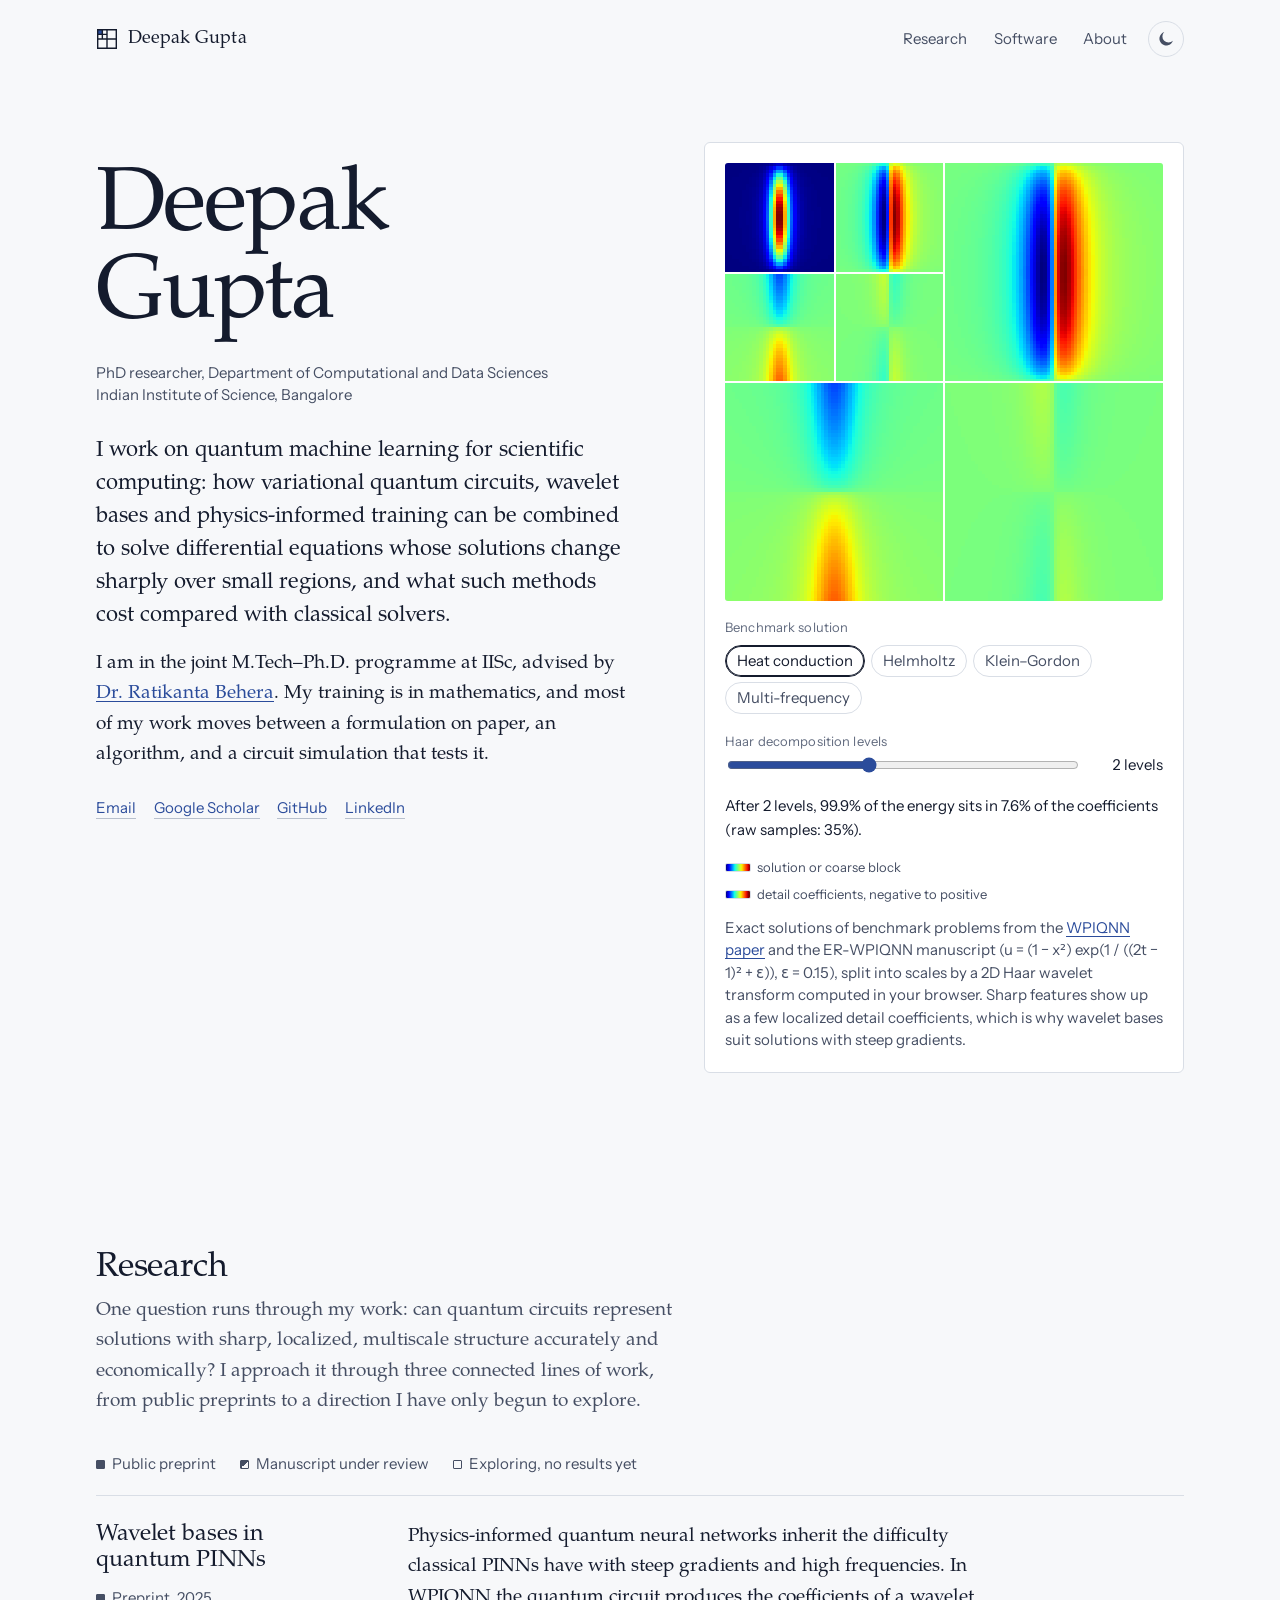
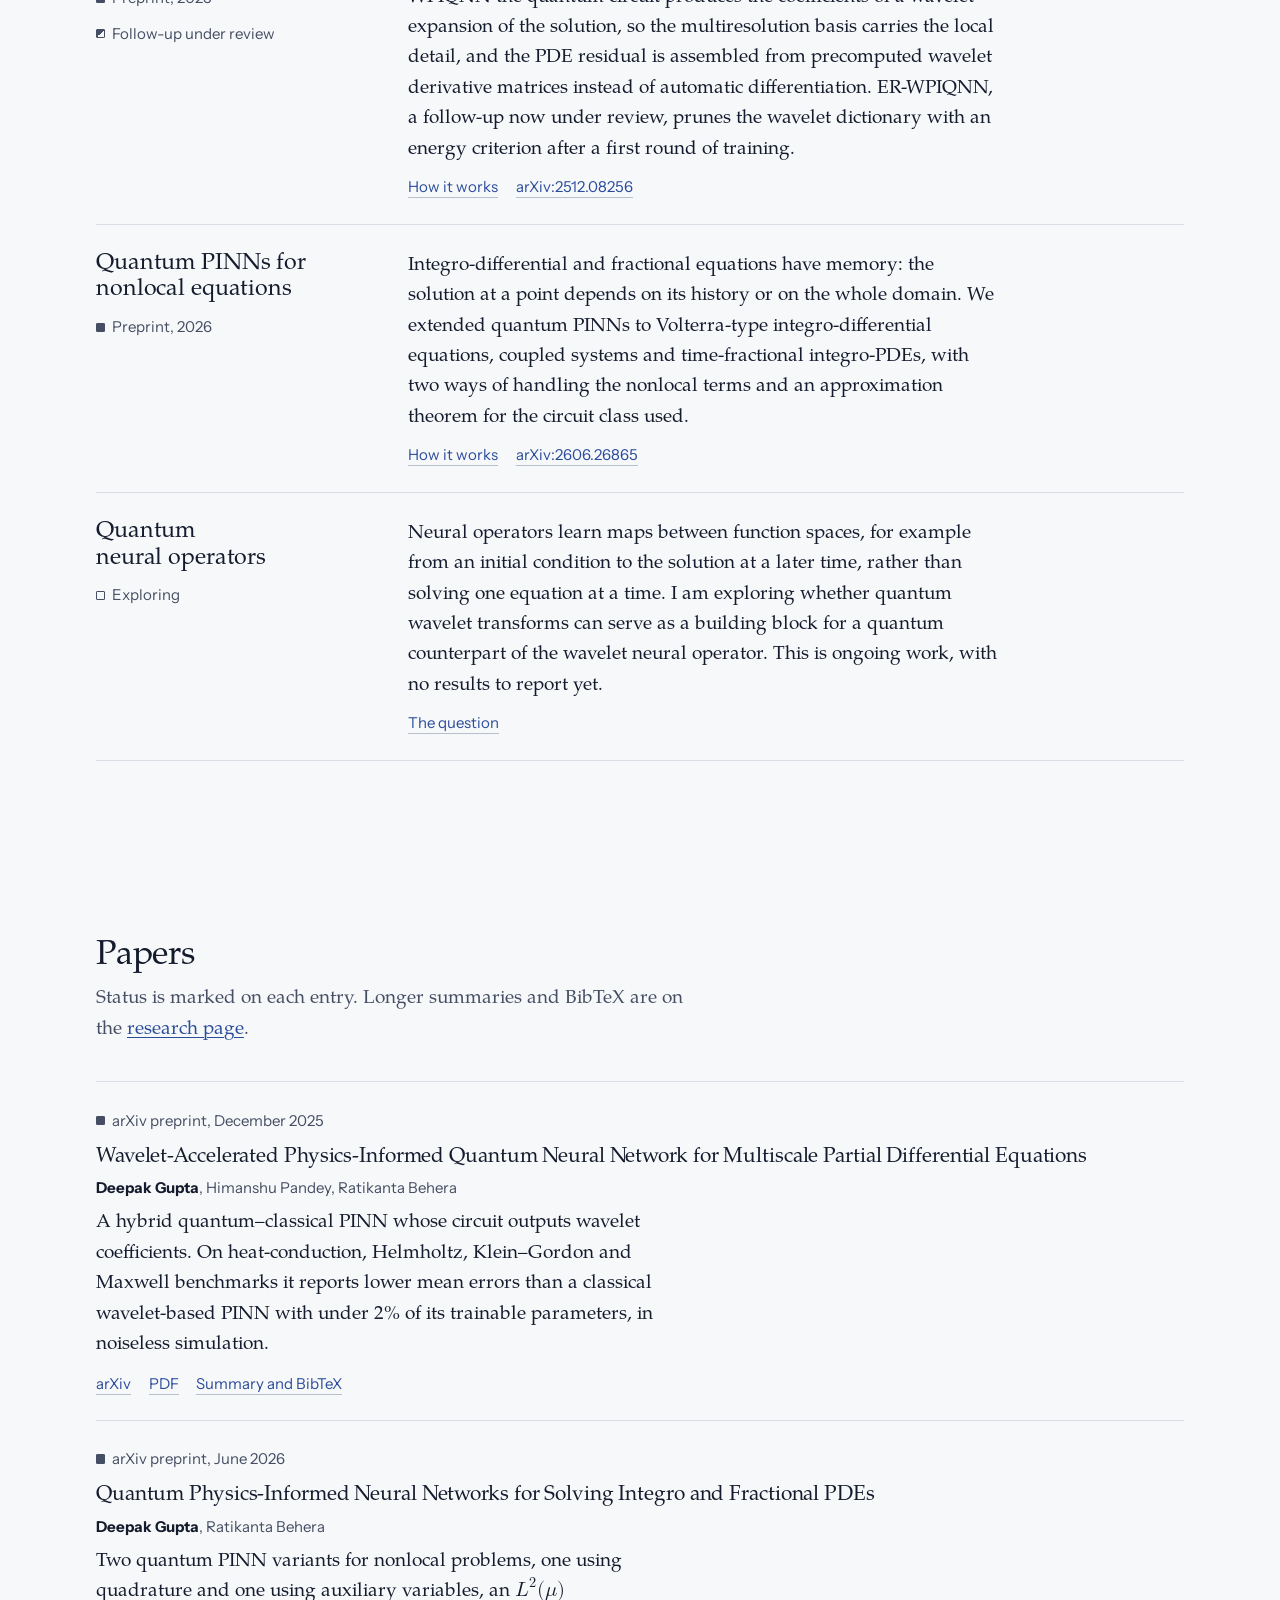
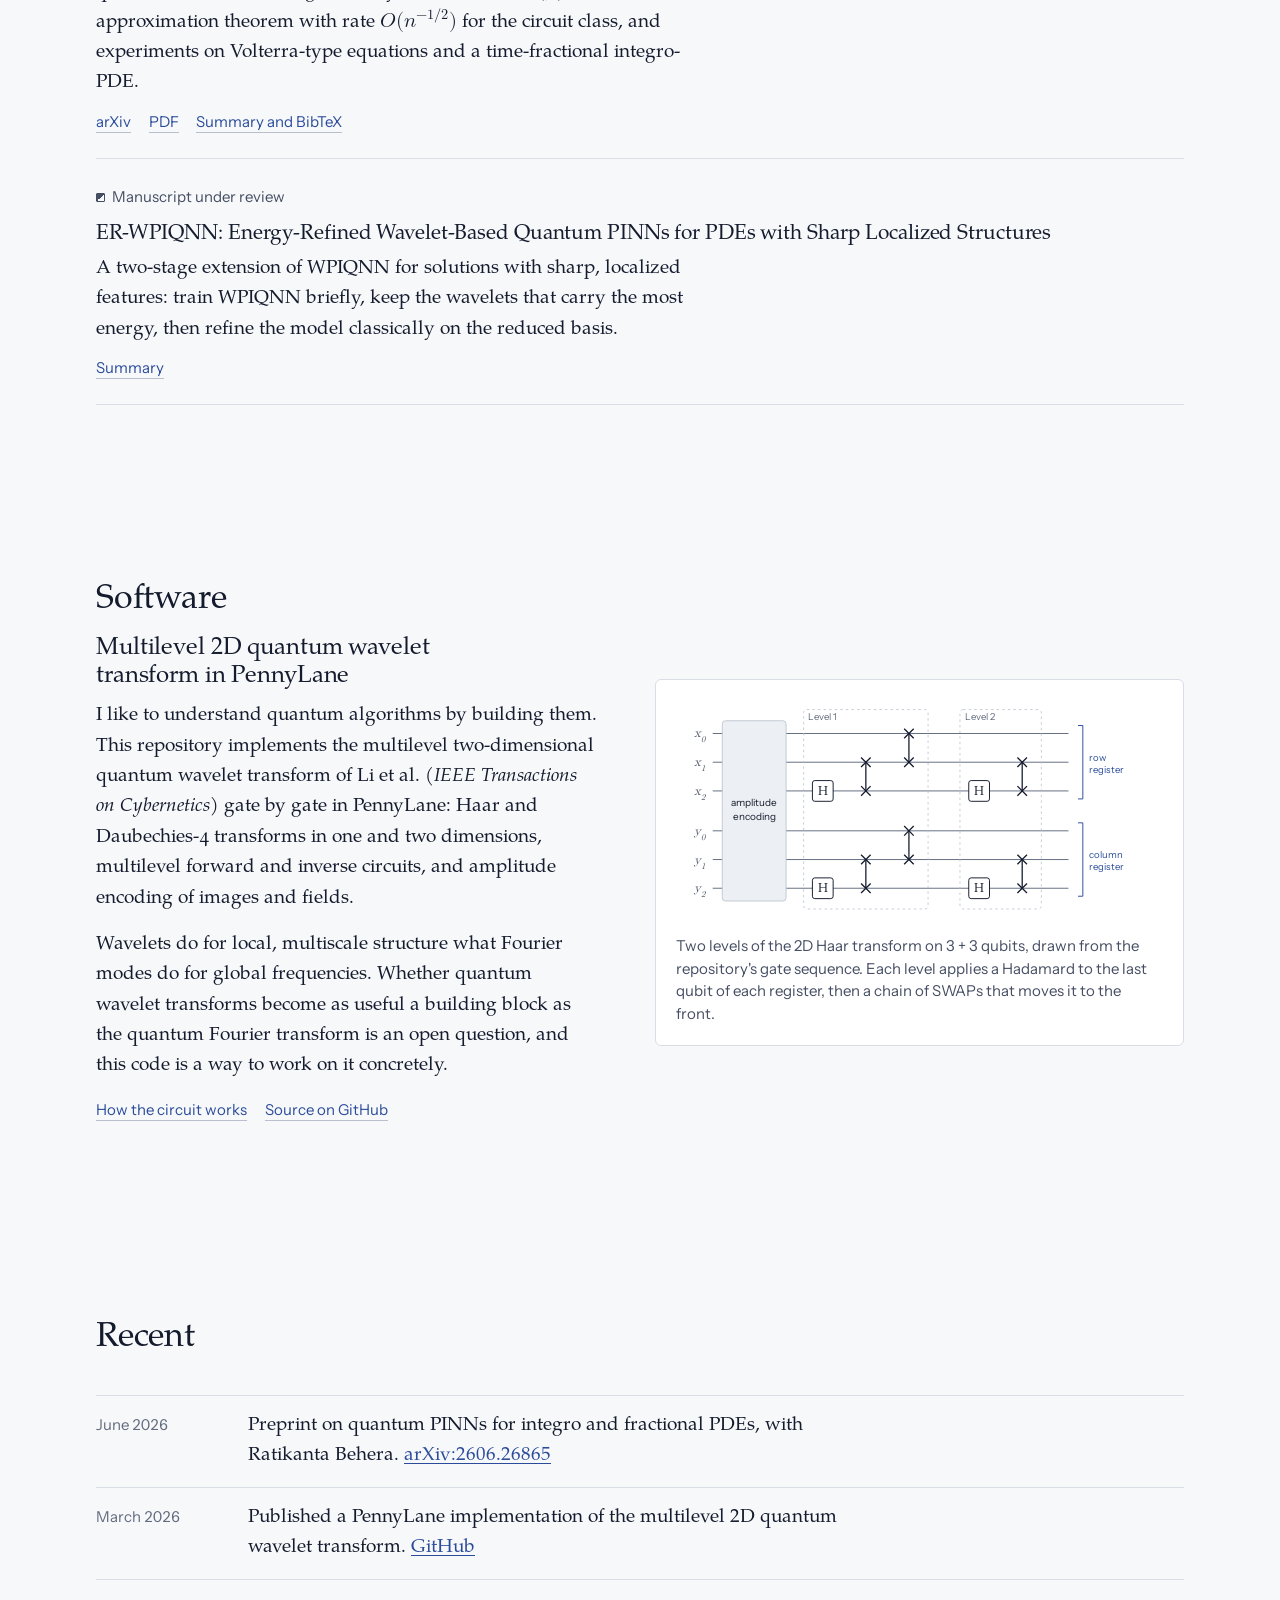
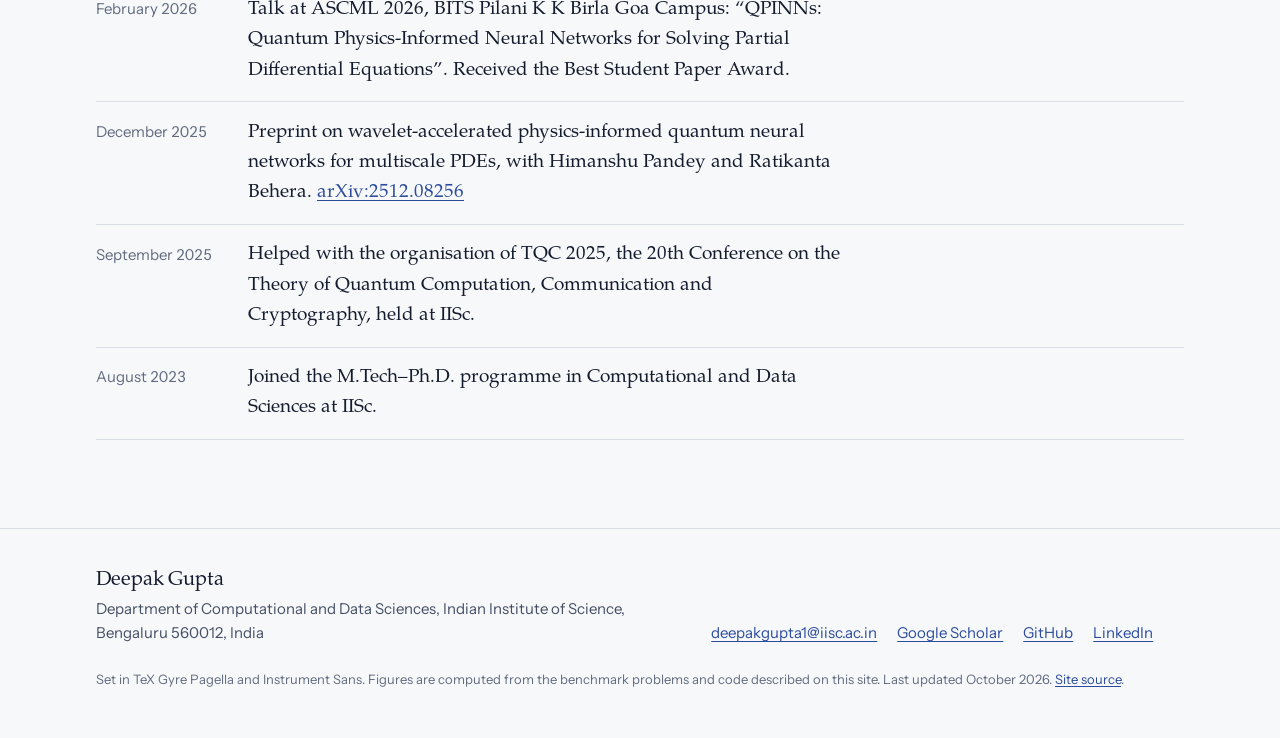
==== commit a0af5cd2: "Add multi-frequency button and update caption" ====
--- a/index.html
+++ b/index.html
@@ -81,6 +81,7 @@
                 <input type="radio" name="ms-field" id="ms-heat" value="heat" checked><label for="ms-heat">Heat conduction</label>
                 <input type="radio" name="ms-field" id="ms-helm" value="helmholtz"><label for="ms-helm">Helmholtz</label>
                 <input type="radio" name="ms-field" id="ms-kg" value="klein"><label for="ms-kg">Klein–Gordon</label>
+   		<input type="radio" name="ms-field" id="ms-mf" value="Multi_Frequency"><label for="ms-mf">Multi-frequency</label>
               </div>
             </fieldset>
             <div>
@@ -96,7 +97,7 @@
               <span><i class="k-detail"></i>detail coefficients, negative to positive</span>
             </div>
           </div>
-          <figcaption>Exact solutions of three benchmark problems from the <a href="/research/#wpiqnn">WPIQNN paper</a> (<span data-field-note>u = (1 − x²) exp(1 / ((2t − 1)² + ε)), ε = 0.15</span>), split into scales by a 2D Haar wavelet transform computed in your browser. Sharp features show up as a few localized detail coefficients, which is why wavelet bases suit solutions with steep gradients.</figcaption>
+             <figcaption>Exact solutions of benchmark problems from the <a href="/research/#wpiqnn">WPIQNN paper</a> and the ER-WPIQNN manuscript (<span data-field-note>u = (1 − x²) exp(1 / ((2t − 1)² + ε)), ε = 0.15</span>), split into scales by a 2D Haar wavelet transform computed in your browser. Sharp features show up as a few localized detail coefficients, which is why wavelet bases suit solutions with steep gradients.</figcaption>
         </figure>
       </div>
     </div>
